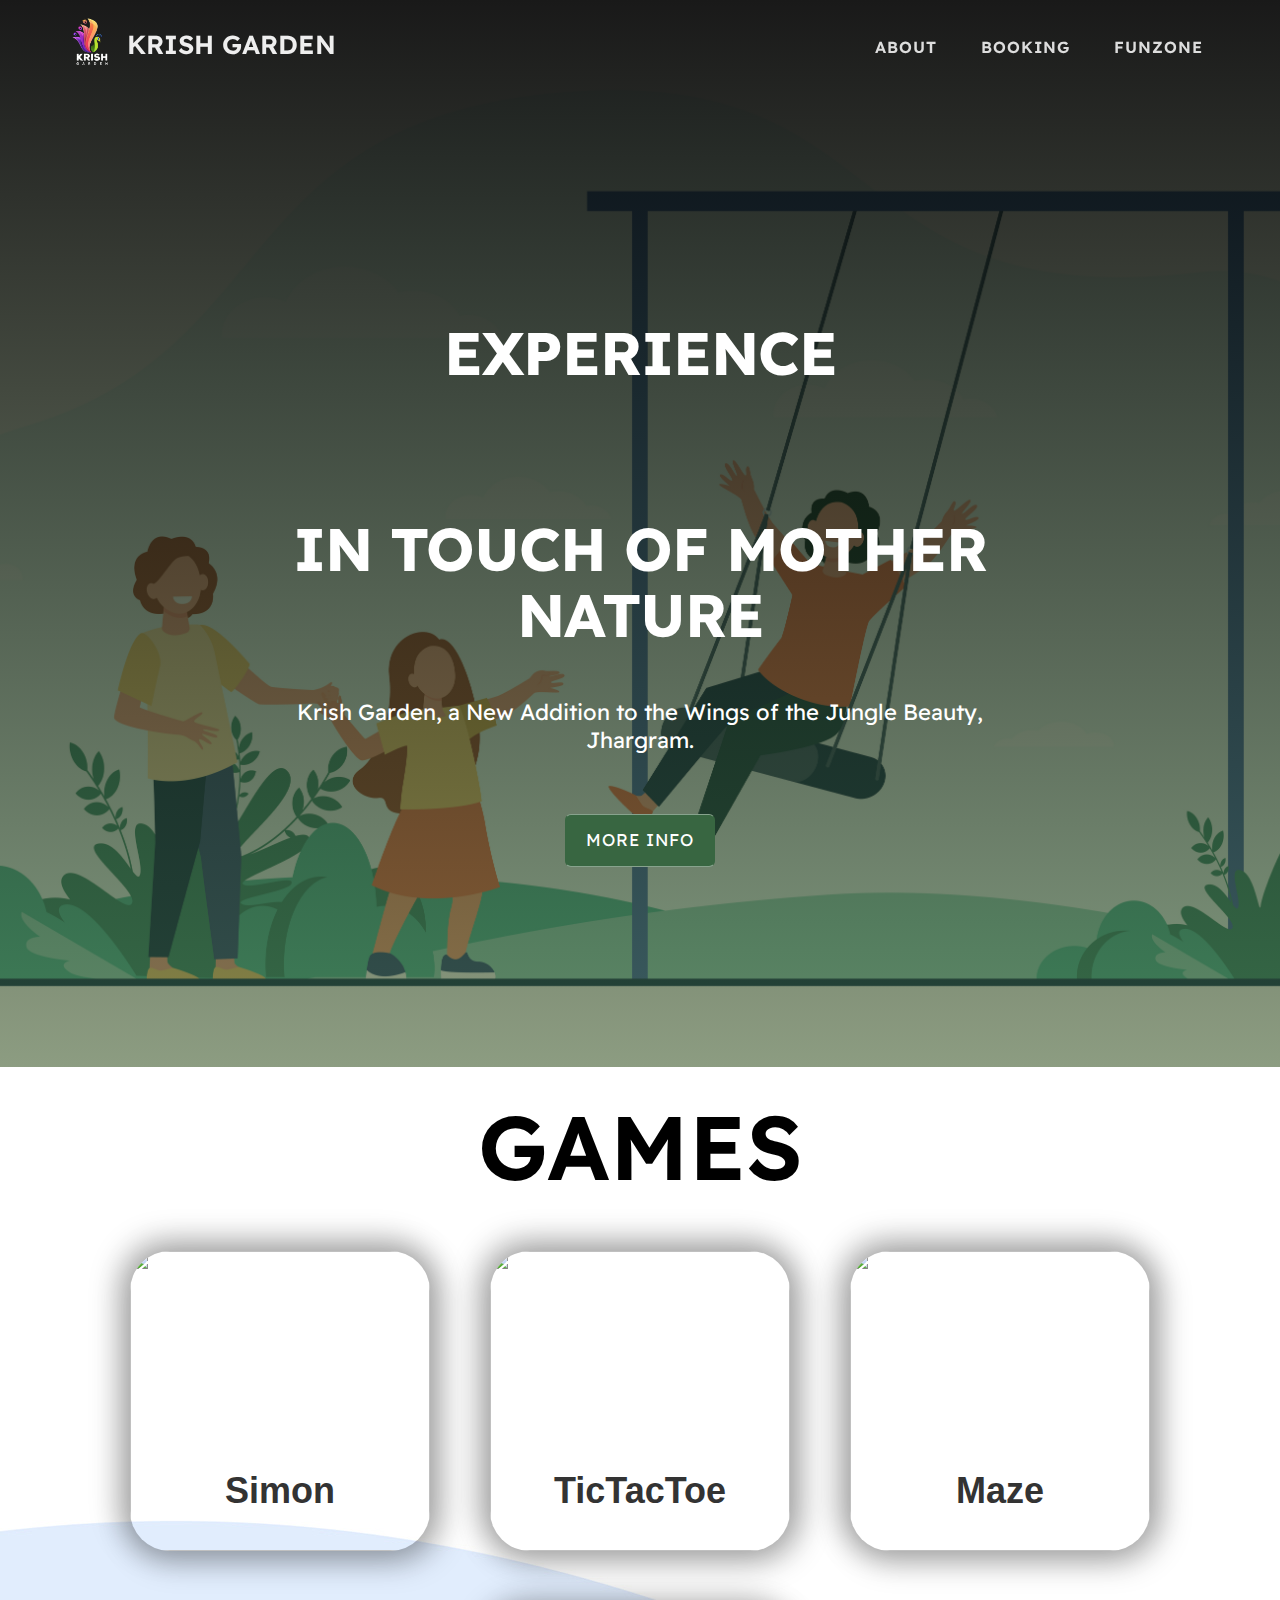
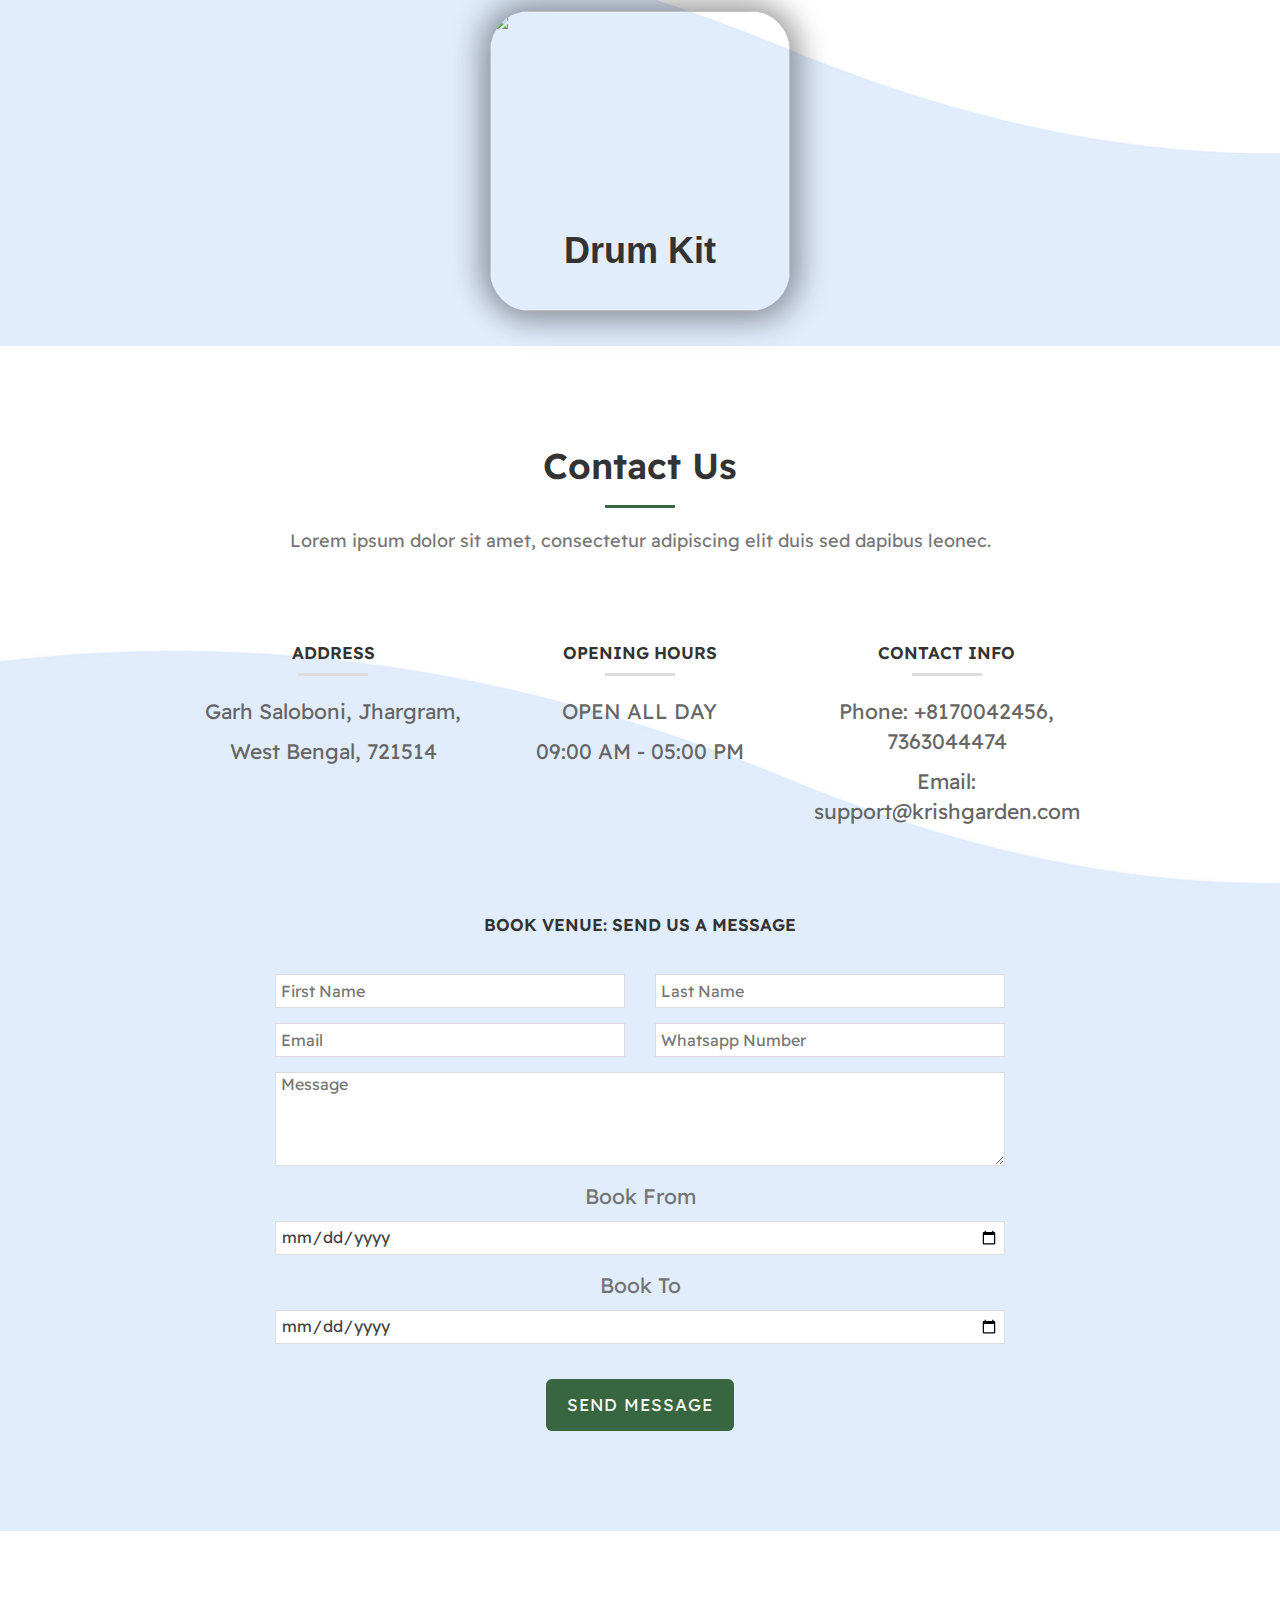
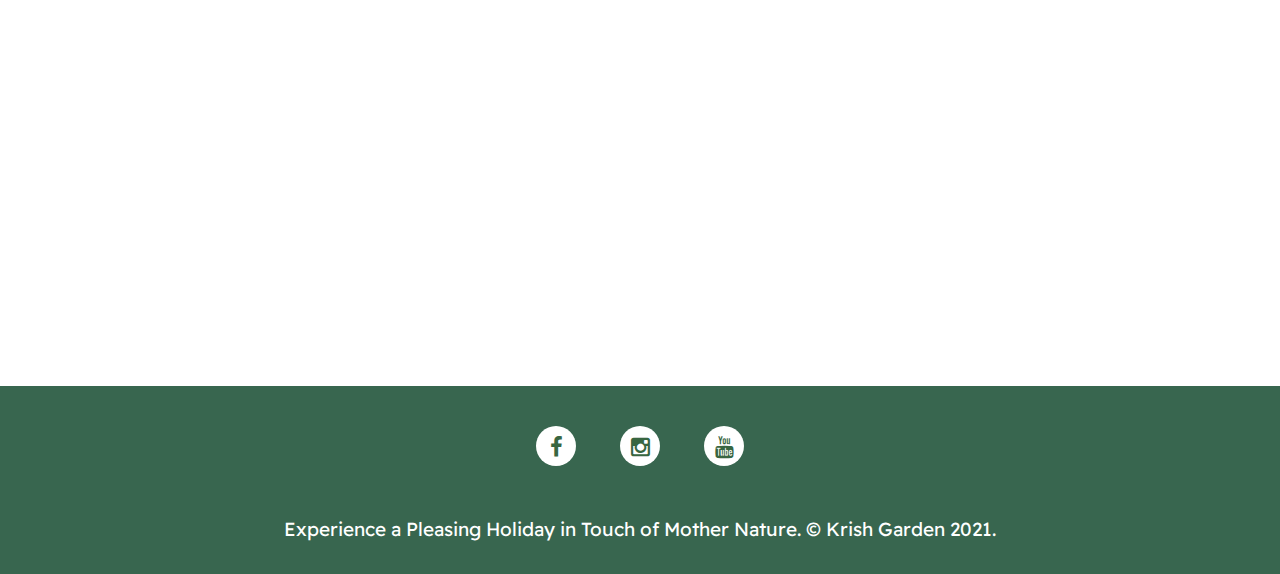
==== funzone.html @ af8bb803 "Add files via upload" ====
<!DOCTYPE html>
<html lang="en">

<head>
    <meta charset="utf-8">
    <meta name="viewport" content="width=device-width, initial-scale=1">
    <title>Krish Garden</title>
    <meta name="description" content="">
    <meta name="author" content="">

    <!-- Favicons
    ================================================== -->
    <link rel="shortcut icon" href="img/favicon.ico" type="image/x-icon">
    <link rel="apple-touch-icon" href="img/apple-touch-icon.png">
    <link rel="apple-touch-icon" sizes="72x72" href="img/apple-touch-icon-72x72.png">
    <link rel="apple-touch-icon" sizes="114x114" href="img/apple-touch-icon-114x114.png">

    <!-- Bootstrap -->
    <link rel="stylesheet" type="text/css" href="css/bootstrap.css">
    <link rel="stylesheet" type="text/css" href="fonts/font-awesome/css/font-awesome.css">

    <!-- Slider
    ================================================== -->
    <link href="css/owl.carousel.css" rel="stylesheet" media="screen">
    <link href="css/owl.theme.css" rel="stylesheet" media="screen">

    <!-- Stylesheet
    ================================================== -->
    <link rel="stylesheet" type="text/css" href="css/style.css">
    <link rel="stylesheet" type="text/css" href="css/nivo-lightbox/nivo-lightbox.css">
    <link rel="stylesheet" type="text/css" href="css/nivo-lightbox/default.css">
    <link href="https://fonts.googleapis.com/css?family=Open+Sans:300,400,600,700" rel="stylesheet">


</head>

<body id="page-top" data-spy="scroll" data-target=".navbar-fixed-top">


    <!-- Navigation
    ==========================================-->


    <nav id="menu" class="navbar navbar-default navbar-fixed-top">
        <div class="container">
            <!-- Brand and toggle get grouped for better mobile display -->
            <div class="navbar-header">
                <a href="#" class="navbar-brand">
                    <img src="img/Logo.png" alt="" height="72" style="margin-top: -25px" ;>
                </a>
                <button type="button" class="navbar-toggle collapsed" data-toggle="collapse" data-target="#bs-example-navbar-collapse-1"> <span class="sr-only">Toggle navigation</span> <span
            class="icon-bar"></span> <span class="icon-bar"></span> <span class="icon-bar"></span> </button>
                <a class="navbar-brand page-scroll" href="index.html">KRISH GARDEN</a>
            </div>

            <!-- Collect the nav links, forms, and other content for toggling -->
            <div class="collapse navbar-collapse" id="bs-example-navbar-collapse-1">
                <ul class="nav navbar-nav navbar-right">
                    <li><a href="about.html">About</a></li>
                    <!--         <li><a href="#services" class="page-scroll">Upcoming Attractions</a></li> -->
                    <!--         <li><a href="all-images.html">Gallery</a></li>
 -->
                    <!--         <li><a href="#testimonials" class="page-scroll">Testimonials</a></li>
 -->
                    <li><a href="#contact" class="page-scroll">Booking</a></li>
                    <li><a href="funzone.html">Funzone</a></li>

                </ul>
            </div>
            <!-- /.navbar-collapse -->
        </div>
        <!-- /.container-fluid -->
    </nav>
    <!-- Header -->
    <header id="header">
        <div class="intro">
            <div class="overlay">
                <div class="container">
                    <div class="row">
                        <div class="col-md-8 col-md-offset-2 intro-text">
                            <h1>Experience
                                <div class="content-slider">
                                    <div class="slider">
                                        <div class="mask">
                                            <ul>
                                                <li class="anim1">
                                                    <div class="quote">Pleasing Holidays</div>
                                                </li>
                                                <li class="anim2">
                                                    <div class="quote">Prewedding Shoots</div>
                                                </li>
                                                <li class="anim3">
                                                    <div class="quote">Private Parties</div>
                                                </li>
                                                <li class="anim4">
                                                    <div class="quote">Postwedding Shoot</div>
                                                </li>
                                                <li class="anim5">
                                                    <div class="quote">Classic Dining</div>
                                                </li>
                                            </ul>
                                        </div>
                                    </div>
                                </div>
                                in Touch of Mother Nature
                            </h1>
                            <p>Krish Garden, a New Addition to the Wings of the Jungle Beauty, Jhargram.</p>
                            <a href="about.html" class="btn btn-custom btn-lg page-scroll">More Info</a>
                        </div>
                    </div>
                </div>
            </div>
        </div>
    </header>
    <!-- About Section -->

    <div class="heading-a">
        <h2 class="section-heading-a">Games</h2>
    </div>

    <div class="cards-list">

        <div class="card 1">
            <div class="card_image"> <img src="https://media.giphy.com/media/ToMjGpjm9vQhsB4cqVa/giphy.gif" /> </div>
            <div class="card_title title-white">
                <a href="./funzone/Simon-main/index.html">
                    <h2>Simon</h2>
                </a>
            </div>
        </div>

        <div class="card 2">
            <div class="card_image">
                <img src="https://media.giphy.com/media/ToMjGpjm9vQhsB4cqVa/giphy.gif" />
            </div>
            <div class="card_title title-white">
                <a href="./funzone/tictactoe-main/index.html">
                    <h2>TicTacToe</h2>
                </a>
            </div>
        </div>

        <div class="card 3">
            <div class="card_image">
                <img src="https://media.giphy.com/media/ToMjGpjm9vQhsB4cqVa/giphy.gif" />
            </div>
            <div class="card_title title-white">
                <a href="./funzone/maze-main/index.html">
                    <h2>Maze</h2>
                </a>
            </div>
        </div>

        <div class="card 4">
            <div class="card_image">
                <img src="https://media.giphy.com/media/ToMjGpjm9vQhsB4cqVa/giphy.gif" />
            </div>
            <div class="card_title title-white">
                <a href="./funzone/Drum_Kit-main/index.html">
                    <h2>Drum Kit</h2>
                </a>
            </div>
        </div>
    </div>

    <!-- Contact Section -->
    <div id="contact" class="text-center">
        <div class="container">
            <div class="section-title text-center">
                <h2>Contact Us</h2>
                <hr>
                <p>Lorem ipsum dolor sit amet, consectetur adipiscing elit duis sed dapibus leonec.</p>
            </div>
            <div class="col-md-10 col-md-offset-1 contact-info">
                <div class="col-md-4">
                    <h3>Address</h3>
                    <hr>
                    <div class="contact-item">
                        <p>Garh Saloboni, Jhargram,</p>
                        <p>West Bengal, 721514</p>
                    </div>
                </div>
                <div class="col-md-4">
                    <h3>Opening Hours</h3>
                    <hr>
                    <div class="contact-item">
                        <p>OPEN ALL DAY</p>
                        <p>09:00 AM - 05:00 PM</p>
                    </div>
                </div>
                <div class="col-md-4">
                    <h3>Contact Info</h3>
                    <hr>
                    <div class="contact-item">
                        <p>Phone: +8170042456, 7363044474</p>
                        <p>Email: support@krishgarden.com</p>
                    </div>
                </div>
            </div>
            <div class="col-md-8 col-md-offset-2">
                <h3>Book Venue: Send us a Message</h3>
                <form name="sentMessage" id="contactForm" novalidate>
                    <div class="row">
                        <div class="col-md-6">
                            <div class="form-group">
                                <input type="text" id="name" class="form-control" placeholder="First Name" required="required">
                                <p class="help-block text-danger"></p>
                            </div>
                        </div>
                        <div class="col-md-6">
                            <div class="form-group">
                                <input type="text" id="name" class="form-control" placeholder="Last Name" required="required">
                                <p class="help-block text-danger"></p>
                            </div>
                        </div>
                        <div class="col-md-6">
                            <div class="form-group">
                                <input type="Email" id="email" class="form-control" placeholder="Email" required="required">
                                <p class="help-block text-danger"></p>
                            </div>
                        </div>
                        <div class="col-md-6">
                            <div class="form-group">
                                <input type="Phone" id="phone" class="form-control" placeholder="Whatsapp Number" required="required">
                                <p class="help-block text-danger"></p>
                            </div>
                        </div>
                    </div>

                    <div class="form-group">
                        <textarea name="message" id="message" class="form-control" rows="4" placeholder="Message" required></textarea>
                        <p class="help-block text-danger"></p>
                    </div>
                    <div class="form-group">
                        <p class="help-block">Book From</p>
                        <input type="date" id="date" class="form-control" placeholder="Date" required="required">
                    </div>
                    <div class="form-group">
                        <p class="help-block">Book To</p>
                        <input type="date" name="date" id="date" class="form-control" placeholder="Date" required></textarea>
                    </div>
                    <div id="success"></div>
                    <button type="submit" class="btn btn-custom btn-lg">Send Message</button>
                </form>
            </div>
        </div>
    </div>
    <iframe src="https://www.google.com/maps/embed?pb=!1m18!1m12!1m3!1d118045.36388241705!2d87.02537645530462!3d22.394462783722037!2m3!1f0!2f0!3f0!3m2!1i1024!2i768!4f13.1!3m3!1m2!1s0x3a1d709225c0597b%3A0x7ce6f3e52c7d626a!2sKrish%20Garden!5e0!3m2!1sen!2sin!4v1639393652742!5m2!1sen!2sin"
        width="100%" height="450" style="border:0;" allowfullscreen="" loading="lazy"></iframe>
    <!-- Footer Section -->
    <div id="footer">

        <div class="container text-center">
            <div class="col-md-8 col-md-offset-2">
                <div class="social">
                    <ul>
                        <li><a href="#"><i class="fa fa-facebook"></i></a></li>
                        <li><a href="#"><i class="fa fa-instagram"></i></a></li>
                        <li><a href="#"><i class="fa fa-youtube"></i></a></li>
                    </ul>
                </div>
                <p>Experience a Pleasing Holiday in Touch of Mother Nature. <a href="#" rel="nofollow">&copy; Krish Garden
            2021.</a></p>
            </div>
        </div>
    </div>
    <script type="text/javascript" src="js/jquery.1.11.1.js"></script>
    <script type="text/javascript" src="js/bootstrap.js"></script>
    <script type="text/javascript" src="js/SmoothScroll.js"></script>
    <script type="text/javascript" src="js/nivo-lightbox.js"></script>
    <script type="text/javascript" src="js/jquery.isotope.js"></script>
    <script type="text/javascript" src="js/owl.carousel.js"></script>
    <script type="text/javascript" src="js/jqBootstrapValidation.js"></script>
    <script type="text/javascript" src="js/contact_me.js"></script>
    <script type="text/javascript" src="js/main.js"></script>
</body>

</html>
---- css/style.css ----
@import url('https://fonts.googleapis.com/css2?family=Readex+Pro:wght@200;300;400;500;600;700&display=swap');
body,
html {
    font-family: 'Readex Pro', sans-serif;
    /* font-family: 'Open Sans', sans-serif; */
    text-rendering: optimizeLegibility !important;
    -webkit-font-smoothing: antialiased !important;
    color: #666;
    font-weight: 400;
    width: 100% !important;
    height: 100% !important;
}

h2 {
    margin: 0 0 20px 0;
    font-weight: 600;
    font-size: 36px;
    color: #333;
}

h3,
h4 {
    font-size: 20px;
    font-weight: 400;
    color: #333;
}

h5 {
    text-transform: uppercase;
    font-weight: 700;
    line-height: 20px;
}

p {
    font-size: 21px;
    text-align: center;
}

p.intro {
    margin: 12px 0 0;
    line-height: 24px;
}

a {
    color: #386641;
    font-weight: 400;
}

a:hover,
a:focus {
    text-decoration: none;
    color: #222;
}

ul,
ol {
    list-style: none;
}

.clearfix:after {
    visibility: hidden;
    display: block;
    font-size: 0;
    content: " ";
    clear: both;
    height: 0;
}

.clearfix {
    display: inline-block;
}

* html .clearfix {
    height: 1%;
}

.clearfix {
    display: block;
}

ul,
ol {
    padding: 0;
    webkit-padding: 0;
    moz-padding: 0;
}

hr {
    height: 3px;
    width: 70px;
    text-align: center;
    position: relative;
    background: #386641;
    margin: 0 auto;
    margin-bottom: 20px;
    border: 0;
}


/* Navigation */

#menu {
    padding: 20px;
    transition: all 0.8s;
}

#menu.navbar-default {
    background-color: transparent;
    border-color: rgba(231, 231, 231, 0);
}

#menu a.navbar-brand {
    font-size: 26px;
    font-weight: 600;
    color: #eee;
    padding-left: 0px;
}

#menu.navbar-default .navbar-nav>li>a {
    text-transform: uppercase;
    color: #ddd;
    font-size: 16px;
    font-weight: 600;
    letter-spacing: 1px;
    padding: 8px 2px;
    border-radius: 0;
    margin: 9px 20px 0 20px;
}

#menu.navbar-default .navbar-nav>li>a:hover {
    color: #91ffa7;
}

.on {
    background-color: #38664f !important;
    padding: 0 !important;
    padding: 15px 0 !important;
    opacity: 0.96;
}

.navbar-default .navbar-nav>.active>a,
.navbar-default .navbar-nav>.active>a:hover,
.navbar-default .navbar-nav>.active>a:focus {
    color: #91ffa7 !important;
    background-color: transparent;
}

.navbar-toggle {
    border-radius: 0;
}

.navbar-default .navbar-toggle:hover,
.navbar-default .navbar-toggle:focus {
    background-color: #fff;
    border-color: #fff;
}

.navbar-default .navbar-toggle:hover>.icon-bar {
    background-color: #91ffa7;
}

.section-title {
    margin-bottom: 70px;
}

.section-title p {
    font-size: 18px;
    color: #666;
    text-align: center;
}

.btn-custom {
    text-transform: uppercase;
    color: #fff;
    background-color: #386641;
    padding: 14px 20px;
    letter-spacing: 1px;
    margin: 0;
    font-size: 17px;
    font-weight: 400;
    border-radius: 6px;
    margin-top: 20px;
    transition: all 0.3s;
}

.btn-custom:hover,
.btn-custom:focus,
.btn-custom.focus,
.btn-custom:active,
.btn-custom.active {
    color: #fff;
    /* background-color: #91ffa7; */
}

.btn:active,
.btn.active {
    background-image: none;
    outline: 0;
    -webkit-box-shadow: none;
    box-shadow: none;
}

a:focus,
.btn:focus,
.btn:active:focus,
.btn.active:focus,
.btn.focus,
.btn:active.focus,
.btn.active.focus {
    outline: none;
    outline-offset: none;
}


/* Header Section */

.intro {
    display: table;
    width: 100%;
    padding: 0;
    background: url(../img/08.jpg) top center no-repeat;
    background-color: #e5e5e5;
    -webkit-background-size: cover;
    -moz-background-size: cover;
    background-size: cover;
    -o-background-size: cover;
}

.intro .overlay {
    /* Permalink - use to edit and share this gradient: http://colorzilla.com/gradient-editor/#000000+0,70ad47+100&0.6+0,0.4+100 */
    background: -moz-linear-gradient(top, rgba(0, 0, 0, 0.6) 0%, rgba(112, 173, 71, 0.4) 100%);
    /* FF3.6-15 */
    background: -webkit-linear-gradient(top, rgba(0, 0, 0, 0.6) 0%, rgba(112, 173, 71, 0.4) 100%);
    /* Chrome10-25,Safari5.1-6 */
    background: linear-gradient(to bottom, rgba(0, 0, 0, 0.9) 0%, rgba(112, 173, 71, 0.4) 150%);
    /* W3C, IE10+, FF16+, Chrome26+, Opera12+, Safari7+ */
    filter: progid: DXImageTransform.Microsoft.gradient(startColorstr='#99000000', endColorstr='#6670ad47', GradientType=0);
    /* IE6-9 */
}

.intro .fa {
    font-size: 94px;
    margin-bottom: 40px;
    color: #fff;
}

.intro h1 {
    color: #fff;
    font-size: 60px;
    font-weight: 800;
    letter-spacing: -1px;
    margin-top: 0;
    margin-bottom: 50px;
    text-transform: uppercase;
}

.intro p {
    color: #fff;
    font-size: 22px;
    margin-top: 20px;
    line-height: 28px;
    margin-bottom: 40px;
    text-align: center;
}

.intro .btn-custom {
    border-top: 1px solid rgba(255, 255, 255, 0.4);
    border-bottom: 1px solid rgba(255, 255, 255, 0.4);
}

header .intro-text {
    padding-top: 320px;
    padding-bottom: 200px;
    text-align: center;
}


/* About Section */

#about {
    padding: 120px 0 80px 0;
    background: #f6f6f6;
}

#about h3 {
    font-size: 22px;
    font-weight: 600;
    margin: 20px 0 0 0;
    text-align: center;
}

#about .about-text span {
    color: #386641;
    font-weight: 700;
    letter-spacing: -1px;
}

#about hr {
    margin-left: 0;
    margin-bottom: 40px;
}

#about .btn {
    margin-top: 40px;
}

#about .about-media img {
    position: relative;
    display: block;
    width: 75%;
    height: auto;
    border-radius: 50%;
    margin-left: auto;
    margin-right: auto;
}

#about .about-text,
#about .about-desc {
    margin-bottom: 40px;
}

#about p {
    line-height: 24px;
    margin-top: 20px;
    margin-right: 12px;
    margin-left: 3px;
}


/* Services Section */

#services {
    padding: 120px 0;
    background: url("../img/01.png");
}

#services .service-media {
    margin: 10px;
}

#services .service-media img {
    position: relative;
    width: 225px;
    height: 225px;
    border-radius: 50%;
    border: 10px solid rgba(255, 255, 255, 0.1);
}

#services .service-desc {
    margin: 10px 10px 40px;
    text-align: center;
}

#services h2 {
    color: #fff;
}

#services h3 {
    color: #fff;
    font-size: 24px;
    font-weight: 400;
    padding: 5px 0;
}

#services p {
    color: rgba(255, 255, 255, 0.9);
}

#services hr {
    background: rgba(255, 255, 255, 0.6);
}


/* Portfolio Section */

#portfolio {
    padding: 100px 0;
    background: aliceblue;
}

.categories {
    text-align: center;
}

ul.cat li {
    display: inline-block;
}

ol.type li {
    display: inline-block;
    margin: 0 10px 40px 10px;
}

ol.type li a {
    color: #555;
    font-size: 16px;
    font-weight: 400;
    padding: 8px 16px;
    background: #e6e6e6;
    border: 0;
    border-radius: 4px;
    letter-spacing: 1px;
    text-transform: uppercase;
    transition: all 0.3s;
}

ol.type li a.active {
    background: #386641;
    color: #fff;
}

ol.type li a:hover {
    background: #386641;
    color: #fff;
}

.isotope-item {
    z-index: 2
}

.isotope-hidden.isotope-item {
    z-index: 1
}

.isotope,
.isotope .isotope-item {
    /* change duration value to whatever you like */
    -webkit-transition-duration: 0.8s;
    -moz-transition-duration: 0.8s;
    transition-duration: 0.8s;
}

.isotope-item {
    margin-right: -1px;
    -webkit-backface-visibility: hidden;
    backface-visibility: hidden;
}

.isotope {
    -webkit-backface-visibility: hidden;
    backface-visibility: hidden;
    -webkit-transition-property: height, width;
    -moz-transition-property: height, width;
    transition-property: height, width;
}

.isotope .isotope-item {
    -webkit-backface-visibility: hidden;
    backface-visibility: hidden;
    -webkit-transition-property: -webkit-transform, opacity;
    -moz-transition-property: -moz-transform, opacity;
    transition-property: transform, opacity;
}

.portfolio-item {
    margin: 15px 0;
}

.portfolio-item .hover-bg {
    overflow: hidden;
    position: relative;
    margin: 0 auto;
}

.hover-bg .hover-text {
    position: absolute;
    text-align: center;
    margin: 0 auto;
    color: #fff;
    background: rgba(0, 0, 0, 0.6);
    padding: 30% 0 0 0;
    height: 100%;
    width: 100%;
    opacity: 0;
    transition: all 0.5s;
}

.hover-bg .hover-text>h4 {
    opacity: 0;
    color: #fff;
    -webkit-transform: translateY(100%);
    transform: translateY(100%);
    transition: all 0.3s;
    font-size: 18px;
    letter-spacing: 1px;
    font-weight: 300;
    text-transform: uppercase;
}

.hover-bg:hover .hover-text>h4 {
    opacity: 1;
    -webkit-backface-visibility: hidden;
    -webkit-transform: translateY(0);
    transform: translateY(0);
}

.hover-bg:hover .hover-text {
    opacity: 1;
}


/* Testimonials Section */

#testimonials {
    background: #444 url(../x/testimonials-bg.jpg) center center no-repeat fixed;
    background-size: cover;
}

#testimonials .overlay {
    padding: 120px 0;
    background: url("../img/01.png");
}

#testimonials h2 {
    color: #fff;
}

#testimonials hr {
    background: rgba(255, 255, 255, 0.6);
}

#testimonial p {
    color: #fff;
    font-size: 22px;
    font-weight: 600;
    line-height: 32px;
    text-align: center;
}

.owl-theme .owl-controls .owl-page span {
    display: block;
    width: 12px;
    height: 12px;
    margin: 5px 7px;
    filter: Alpha(Opacity=1);
    opacity: 1;
    border-radius: 50%;
    background: rgba(255, 255, 255, 0.4);
    transition: all 0.5s;
    border: 1px solid rgba(255, 255, 255, 0.3);
}

.owl-theme .owl-controls .owl-page.active span,
.owl-theme .owl-controls.clickable .owl-page:hover span {
    filter: Alpha(Opacity=100);
    opacity: 1;
    background: #fff;
    border: 1px solid #fff;
}

.owl-theme .owl-controls .owl-page.active span {
    background: #fff;
    border: 1px solid #fff;
}


/* Contact Section */

#contact p {
    text-align: center;
}

#contact {
    padding: 100px 0;
    background: url("../img/02.jpg")top border-box no-repeat;
}

#contact .section-title p {
    color: #777;
}

#contact form {
    padding: 0;
    margin-top: 40px;
}

#contact h3 {
    text-transform: uppercase;
    font-size: 17px;
    font-weight: 600;
}

#contact .text-danger {
    color: #cc0033;
    text-align: left;
}

label {
    font-size: 12px;
    font-weight: 400;
    font-family: 'Open Sans', sans-serif;
    float: left;
}

#contact .form-control {
    display: block;
    width: 100%;
    padding: 0px 5px;
    font-size: 16px;
    line-height: 1.42857143;
    color: #444;
    background-color: #fff;
    background-image: none;
    border: 1px solid #ddd;
    border-radius: 0;
    -webkit-box-shadow: none;
    box-shadow: none;
    -webkit-transition: none;
    -o-transition: none;
    transition: none;
}

#contact .form-control:focus {
    outline: 0;
    -webkit-box-shadow: 0 0 15px #ddd;
    box-shadow: 0 0 15px #ddd;
}

.form-control::-webkit-input-placeholder {
    color: #777;
}

.form-control:-moz-placeholder {
    color: #777;
}

.form-control::-moz-placeholder {
    color: #777;
}

.form-control:-ms-input-placeholder {
    color: #777;
}

#contact .contact-info {
    margin-bottom: 30px;
}

#contact .contact-info hr {
    background: #ddd;
}

#contact .contact-item {
    margin: 20px 0 40px 0;
}


/* Footer Section*/

#footer {
    background: #38664f;
    padding: 30px 0 20px;
}

#footer h3 {
    color: #1e7a46;
    font-weight: 400;
    font-size: 18px;
    text-transform: uppercase;
    margin-bottom: 20px;
}

#footer .social {
    margin: 10px 0 50px 0;
}

#footer .social ul li {
    display: inline-block;
    margin: 0 20px;
}

#footer .social i.fa {
    font-size: 22px;
    width: 40px;
    height: 40px;
    padding: 10px;
    background: #fff;
    color: #386641;
    border-radius: 50%;
    transition: all 0.3s;
}

#footer .social i.fa:hover {
    background: #386641;
    color: #fff;
}

#footer p {
    color: #fff;
    font-size: 19px;
}

#footer a {
    color: #fff;
}

#footer a:hover {
    color: aliceblue;
}


/*Slider Content*/

.content-slider {
    width: 100%;
    height: 40px;
    margin-bottom: inherit;
}

.slider {
    height: auto;
    width: 100%;
    margin: 40px auto 0;
    overflow: visible;
    position: relative;
}

.mask {
    overflow: hidden;
    height: 70px;
}

.slider ul {
    margin: 0;
    padding: 0;
    position: relative;
}

.slider li {
    width: 100%;
    height: 40px;
    position: absolute;
    top: -325px;
    list-style: none;
    color: #8AFF8A;
}

.slider .quote {
    font-size: 60px;
    font-style: inherit;
}

.slider .source {
    font-size: 20px;
    text-align: right;
}

.slider li.anim1 {
    animation: cycle 15s linear infinite;
    color: red;
}

.slider li.anim2 {
    animation: cycle2 15s linear infinite;
    color: dodgerblue;
}

.slider li.anim3 {
    animation: cycle3 15s linear infinite;
    color: darkgoldenrod;
}

.slider li.anim4 {
    animation: cycle4 15s linear infinite;
    color: brown;
}

.slider li.anim5 {
    animation: cycle5 15s linear infinite;
    color: darkturquoise;
}

.slider:hover li {
    animation-play-state: paused;
}

@keyframes cycle {
    0% {
        top: 0px;
    }
    4% {
        top: 0px;
    }
    16% {
        top: 0px;
        opacity: 1;
        z-index: 0;
    }
    20% {
        top: 325px;
        opacity: 0;
        z-index: 0;
    }
    21% {
        top: -325px;
        opacity: 0;
        z-index: -1;
    }
    50% {
        top: -325px;
        opacity: 0;
        z-index: -1;
    }
    92% {
        top: -325px;
        opacity: 0;
        z-index: 0;
    }
    96% {
        top: -325px;
        opacity: 0;
    }
    100% {
        top: 0px;
        opacity: 1;
    }
}

@keyframes cycle2 {
    0% {
        top: -325px;
        opacity: 0;
    }
    16% {
        top: -325px;
        opacity: 0;
    }
    20% {
        top: 0px;
        opacity: 1;
    }
    24% {
        top: 0px;
        opacity: 1;
    }
    36% {
        top: 0px;
        opacity: 1;
        z-index: 0;
    }
    40% {
        top: 325px;
        opacity: 0;
        z-index: 0;
    }
    41% {
        top: -325px;
        opacity: 0;
        z-index: -1;
    }
    100% {
        top: -325px;
        opacity: 0;
        z-index: -1;
    }
}

@keyframes cycle3 {
    0% {
        top: -325px;
        opacity: 0;
    }
    36% {
        top: -325px;
        opacity: 0;
    }
    40% {
        top: 0px;
        opacity: 1;
    }
    44% {
        top: 0px;
        opacity: 1;
    }
    56% {
        top: 0px;
        opacity: 1;
        z-index: 0;
    }
    60% {
        top: 325px;
        opacity: 0;
        z-index: 0;
    }
    61% {
        top: -325px;
        opacity: 0;
        z-index: -1;
    }
    100% {
        top: -325px;
        opacity: 0;
        z-index: -1;
    }
}

@keyframes cycle4 {
    0% {
        top: -325px;
        opacity: 0;
    }
    56% {
        top: -325px;
        opacity: 0;
    }
    60% {
        top: 0px;
        opacity: 1;
    }
    64% {
        top: 0px;
        opacity: 1;
    }
    76% {
        top: 0px;
        opacity: 1;
        z-index: 0;
    }
    80% {
        top: 325px;
        opacity: 0;
        z-index: 0;
    }
    81% {
        top: -325px;
        opacity: 0;
        z-index: -1;
    }
    100% {
        top: -325px;
        opacity: 0;
        z-index: -1;
    }
}

@keyframes cycle5 {
    0% {
        top: -325px;
        opacity: 0;
    }
    76% {
        top: -325px;
        opacity: 0;
    }
    80% {
        top: 0px;
        opacity: 1;
    }
    84% {
        top: 0px;
        opacity: 1;
    }
    96% {
        top: 0px;
        opacity: 1;
        z-index: 0;
    }
    100% {
        top: 325px;
        opacity: 0;
        z-index: 0;
    }
}

@media (max-width: 700px) {
    .content-slider .slider .mask .quote {
        font-size: 32px;
    }
}

@media (max-width: 700px) {
    #header .intro .overlay .container h1 {
        font-size: 44px;
        margin-top: 10px;
    }
    header .intro-text {
        padding-top: 130px;
        padding-bottom: 40px;
    }
}

@media (max-width: 768px) {
    #menu.navbar-default {
        background-color: #386641;
    }
    .on {
        background-color: #386641;
    }
}


/*about us page*/

img {
    max-width: 100%;
}

.about-us {
    padding: 50px 0;
    background: azure;
}

.container-a {
    max-width: 1440px;
    width: 95%;
    margin: 0 auto;
}

.heading-a {
    text-align: center;
}

.section-heading-a {
    text-transform: uppercase;
    font-size: 90px;
    color: #000;
    padding-top: 30px;
}

.sub-heading-a {
    max-width: 76ch;
    margin: 25px auto 0;
    line-height: 1.8;
    font-size: 18px;
    color: #000;
}

.row-container-a {
    margin-top: 50px;
}

.row-a {
    display: flex;
}

.row-a:not(:last-child) {
    margin-bottom: 100px;
}

.row-a div:first-child {
    margin-right: 50px;
}

.row-a .img-col-a {
    flex: 1 1 40%;
}

.row-a .text-col-a {
    flex: 1 1 60%;
}

.text-col-a h3 {
    text-transform: uppercase;
    font-size: 120px;
    line-height: 1.0;
    color: #000;
    margin: 0.4em 0;
}

.text-col-a p {
    font-size: 20px;
    line-height: 1.8;
    color: #000;
}

.img-col-a.n-margin {
    margin-top: -20%;
}

@media (max-width: 1200px) {
    .text-col-a h3 {
        font-size: 100px;
    }
    .section-heading-a {
        font-size: 60px;
    }
    .row-a .img-col-a {
        flex: 1 1 48%;
    }
    .row-a .text-col-a {
        flex: 1 1 52%;
    }
}

@media (max-width: 992px) {
    .text-col-a h3 {
        font-size: 72px;
    }
    .text-col-a p {
        font-size: 18px;
    }
    .sub-heading-a {
        font-size: 16px;
    }
}

@media (max-width: 768px) {
    .row-a {
        flex-direction: column;
    }
    .row-a div:first-child {
        margin-right: 0;
    }
    .row-a .img-col-a,
    .row-a .text-col-a {
        flex: 1;
    }
    .row-a:last-child .text-col-a {
        order: 2;
    }
    .row-a:not(:last-child) {
        margin-bottom: 80px;
    }
    .img-col-a.n-margin {
        margin-top: 0;
    }
}

@media (max-width: 576px) {
    .text-col-a h3 {
        font-size: 56px;
    }
    .section-heading-a {
        font-size: 45px;
    }
}


/*Cards Sections*/

.cards-list {
    z-index: 0;
    width: 100%;
    display: flex;
    justify-content: center;
    flex-wrap: wrap;
    padding: 10px 250px;
    background: url("../img/02.jpg") no-repeat top;
}

.card {
    margin: 30px auto;
    width: 300px;
    height: 300px;
    border-radius: 40px;
    box-shadow: 5px 5px 30px 7px rgba(0, 0, 0, 0.25), -5px -5px 30px 7px rgba(0, 0, 0, 0.22);
    cursor: pointer;
    transition: 0.6s;
}

.card .card_image {
    width: inherit;
    height: inherit;
    border-radius: 40px;
}

.card .card_image img {
    width: inherit;
    height: inherit;
    border-radius: 40px;
    object-fit: cover;
}

.card .card_title {
    text-align: center;
    border-radius: 0px 0px 40px 40px;
    font-family: sans-serif;
    font-weight: bold;
    font-size: 30px;
    margin-top: -80px;
    height: 40px;
}

.card:hover {
    transform: scale(0.9, 0.9);
    box-shadow: 5px 5px 30px 15px rgba(0, 0, 0, 0.25), -5px -5px 30px 15px rgba(0, 0, 0, 0.22);
}

.title-white {
    color: white;
}

.title-black {
    color: black;
}

@media all and (max-width: 500px) {
    .card-list {
        /* On small screens, we are no longer using row direction but column */
        flex-direction: column;
    }
}

@media (max-width: 300px) {
    .cards-list {
        /* On small screens, we are no longer using row direction but column */
        flex-direction: column;
        padding: 5px;
    }
    .card {
        margin: 20px auto;
        width: 250px;
        height: 250px;
        border-radius: 40px;
        box-shadow: 5px 5px 30px 7px rgba(0, 0, 0, 0.25), -5px -5px 30px 7px rgba(0, 0, 0, 0.22);
        cursor: pointer;
        transition: 0.6s;
    }
}

@media (max-width: 500px) {
    .cards-list {
        /* On small screens, we are no longer using row direction but column */
        flex-direction: column;
        padding: 5px 1px;
    }
    #menu a.navbar-brand {
        font-size: 0px;
        font-weight: 600;
        color: #eee;
        padding-left: 0px;
    }
}

@media (max-width: 800px) {
    .cards-list {
        /* On small screens, we are no longer using row direction but column */
        flex-direction: row;
        padding: 5px 10px;
    }
}

@media (max-width: 1200px) {
    .cards-list {
        /* On small screens, we are no longer using row direction but column */
        flex-direction: row;
        padding: 5px 80px;
    }
}

@media (max-width: 1600px) {
    .cards-list {
        /* On small screens, we are no longer using row direction but column */
        flex-direction: row;
        padding: 5px 100px;
    }
}

\
---- css/nivo-lightbox/default.css ----
/*
 * Nivo Lightbox Default Theme v1.0
 * http://dev7studios.com/nivo-lightbox
 *
 * Copyright 2013, Dev7studios
 * Free to use and abuse under the MIT license.
 * http://www.opensource.org/licenses/mit-license.php
 */
 
 .nivo-lightbox-theme-default * {
    -webkit-box-sizing: initial !important;
    -moz-box-sizing: initial !important;
    box-sizing: initial !important;
 }
.nivo-lightbox-theme-default.nivo-lightbox-overlay { 
	background: #666;
	background: rgba(0,0,0,0.6); 
}
.nivo-lightbox-theme-default .nivo-lightbox-content.nivo-lightbox-loading { background: url(loading.gif) no-repeat 50% 50%; }

.nivo-lightbox-theme-default .nivo-lightbox-nav {
	top: 10%;
	width: 8%;
	height: 80%;
	text-indent: -9999px;
	background-repeat: no-repeat;
	background-position: 50% 50%;
	opacity: 0.5;
}
.nivo-lightbox-theme-default .nivo-lightbox-nav:hover { 
	opacity: 1; 
	background-color: transparent;
}
.nivo-lightbox-theme-default .nivo-lightbox-prev { 
	background-image: url(prev.png); 
	border-radius: 0 3px 3px 0;
}
.nivo-lightbox-theme-default .nivo-lightbox-next { 
	background-image: url(next.png); 
	border-radius: 3px 0 0 3px;
}

.nivo-lightbox-theme-default .nivo-lightbox-close {
	display: block;
	background: url(close.png) no-repeat 5px 5px;
	width: 16px;
	height: 16px;
	text-indent: -9999px;
	padding: 5px;
	opacity: 0.5;
}
.nivo-lightbox-theme-default .nivo-lightbox-close:hover { opacity: 1; }

.nivo-lightbox-theme-default .nivo-lightbox-title-wrap { bottom: -7%; }
.nivo-lightbox-theme-default .nivo-lightbox-title {
	font: 14px/20px 'Helvetica Neue', Helvetica, Arial, sans-serif;
	font-style: normal;
	font-weight: normal;
	background: #000;
	color: #fff;
	padding: 7px 15px;
	border-radius: 30px;
}

.nivo-lightbox-theme-default .nivo-lightbox-image img {
	background: #fff;
	-webkit-box-shadow: 0px 1px 1px rgba(0,0,0,0.4);
	   -moz-box-shadow: 0px 1px 1px rgba(0,0,0,0.4);
	        box-shadow: 0px 1px 1px rgba(0,0,0,0.4);
}
.nivo-lightbox-theme-default .nivo-lightbox-ajax,
.nivo-lightbox-theme-default .nivo-lightbox-inline {
	background: #fff;
	padding: 40px;
	-webkit-box-shadow: 0px 1px 1px rgba(0,0,0,0.4);
	   -moz-box-shadow: 0px 1px 1px rgba(0,0,0,0.4);
	        box-shadow: 0px 1px 1px rgba(0,0,0,0.4);
}

@media (-webkit-min-device-pixel-ratio: 1.3),
       (-o-min-device-pixel-ratio: 2.6/2),
       (min--moz-device-pixel-ratio: 1.3),
       (min-device-pixel-ratio: 1.3),
       (min-resolution: 1.3dppx) {

	.nivo-lightbox-theme-default .nivo-lightbox-content.nivo-lightbox-loading { 
		background-image: url(loading@2x.gif); 
		background-size: 32px 32px;
	}
	.nivo-lightbox-theme-default .nivo-lightbox-prev { 
		background-image: url(prev@2x.png); 
		background-size: 48px 48px;
	}
	.nivo-lightbox-theme-default .nivo-lightbox-next { 
		background-image: url(next@2x.png); 
		background-size: 48px 48px;
	}
	.nivo-lightbox-theme-default .nivo-lightbox-close { 
		background-image: url(close@2x.png); 
		background-size: 16px 16px;
	}
	
}
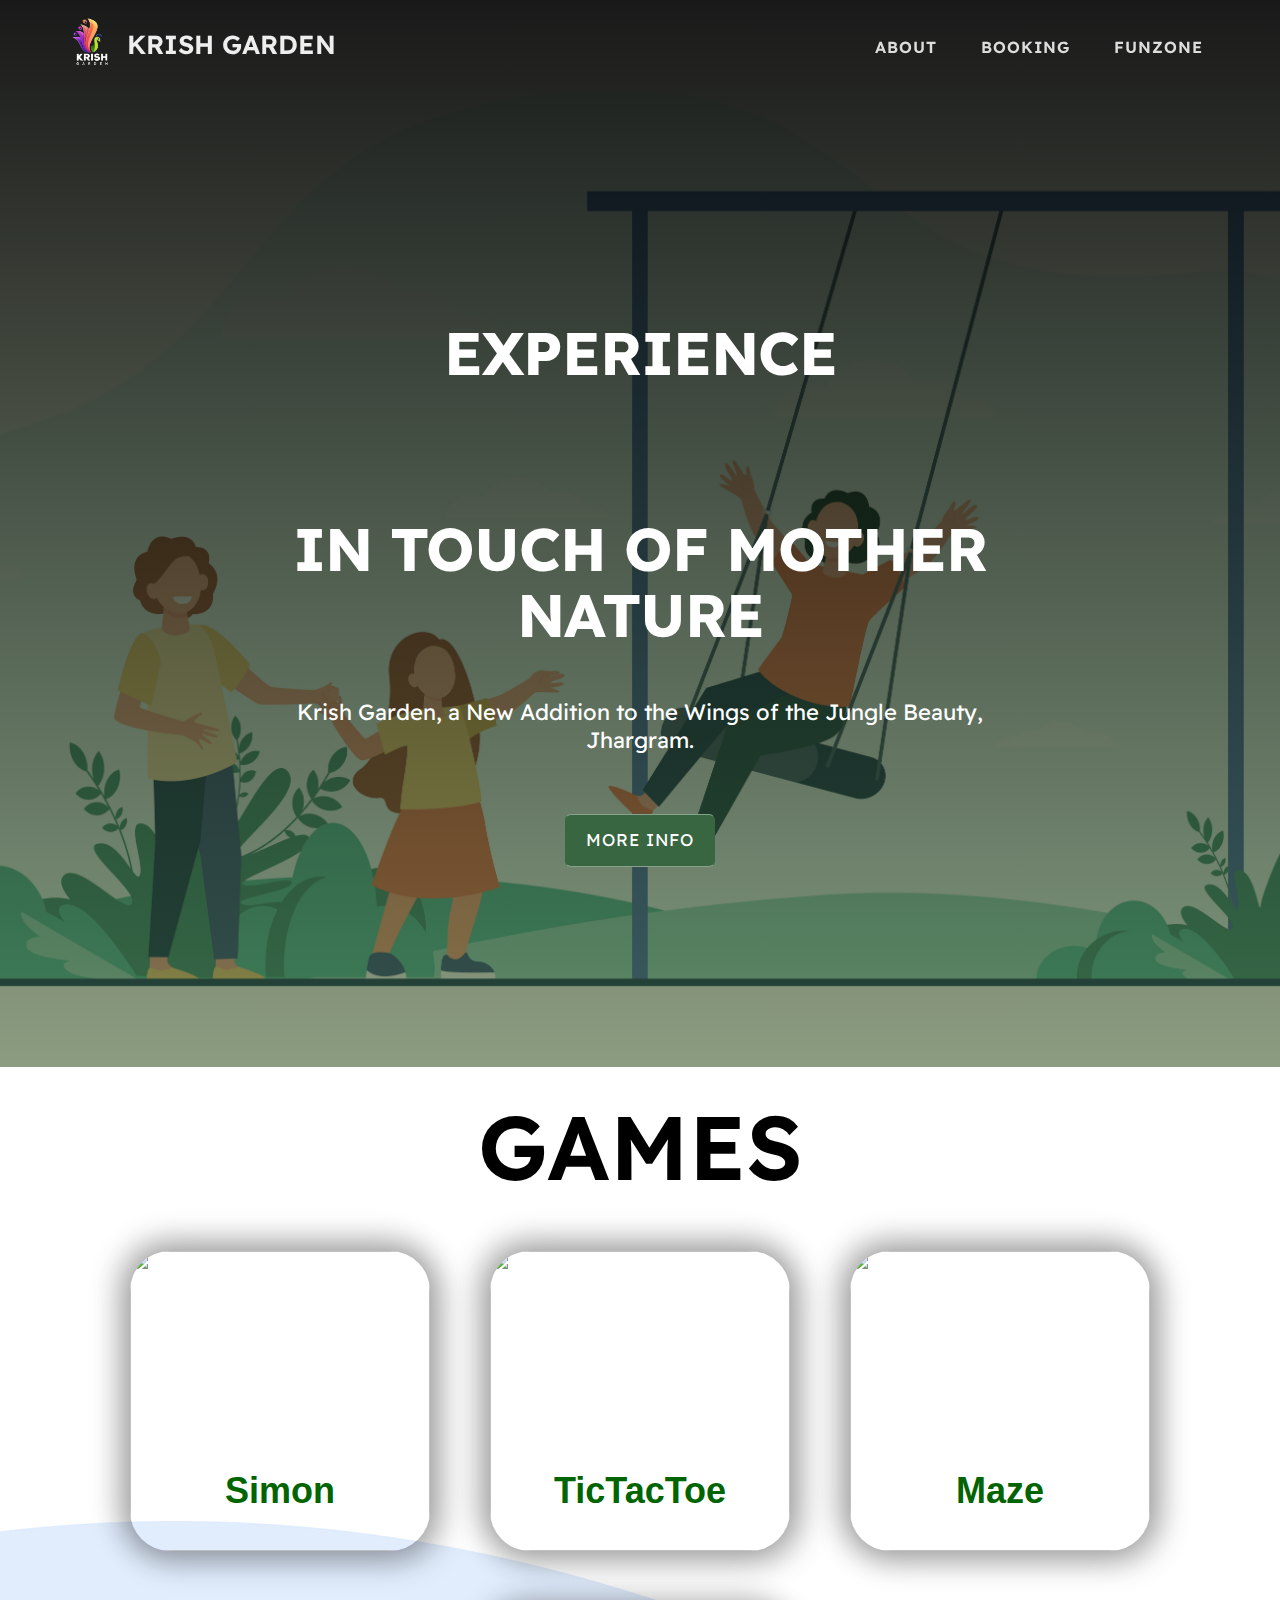
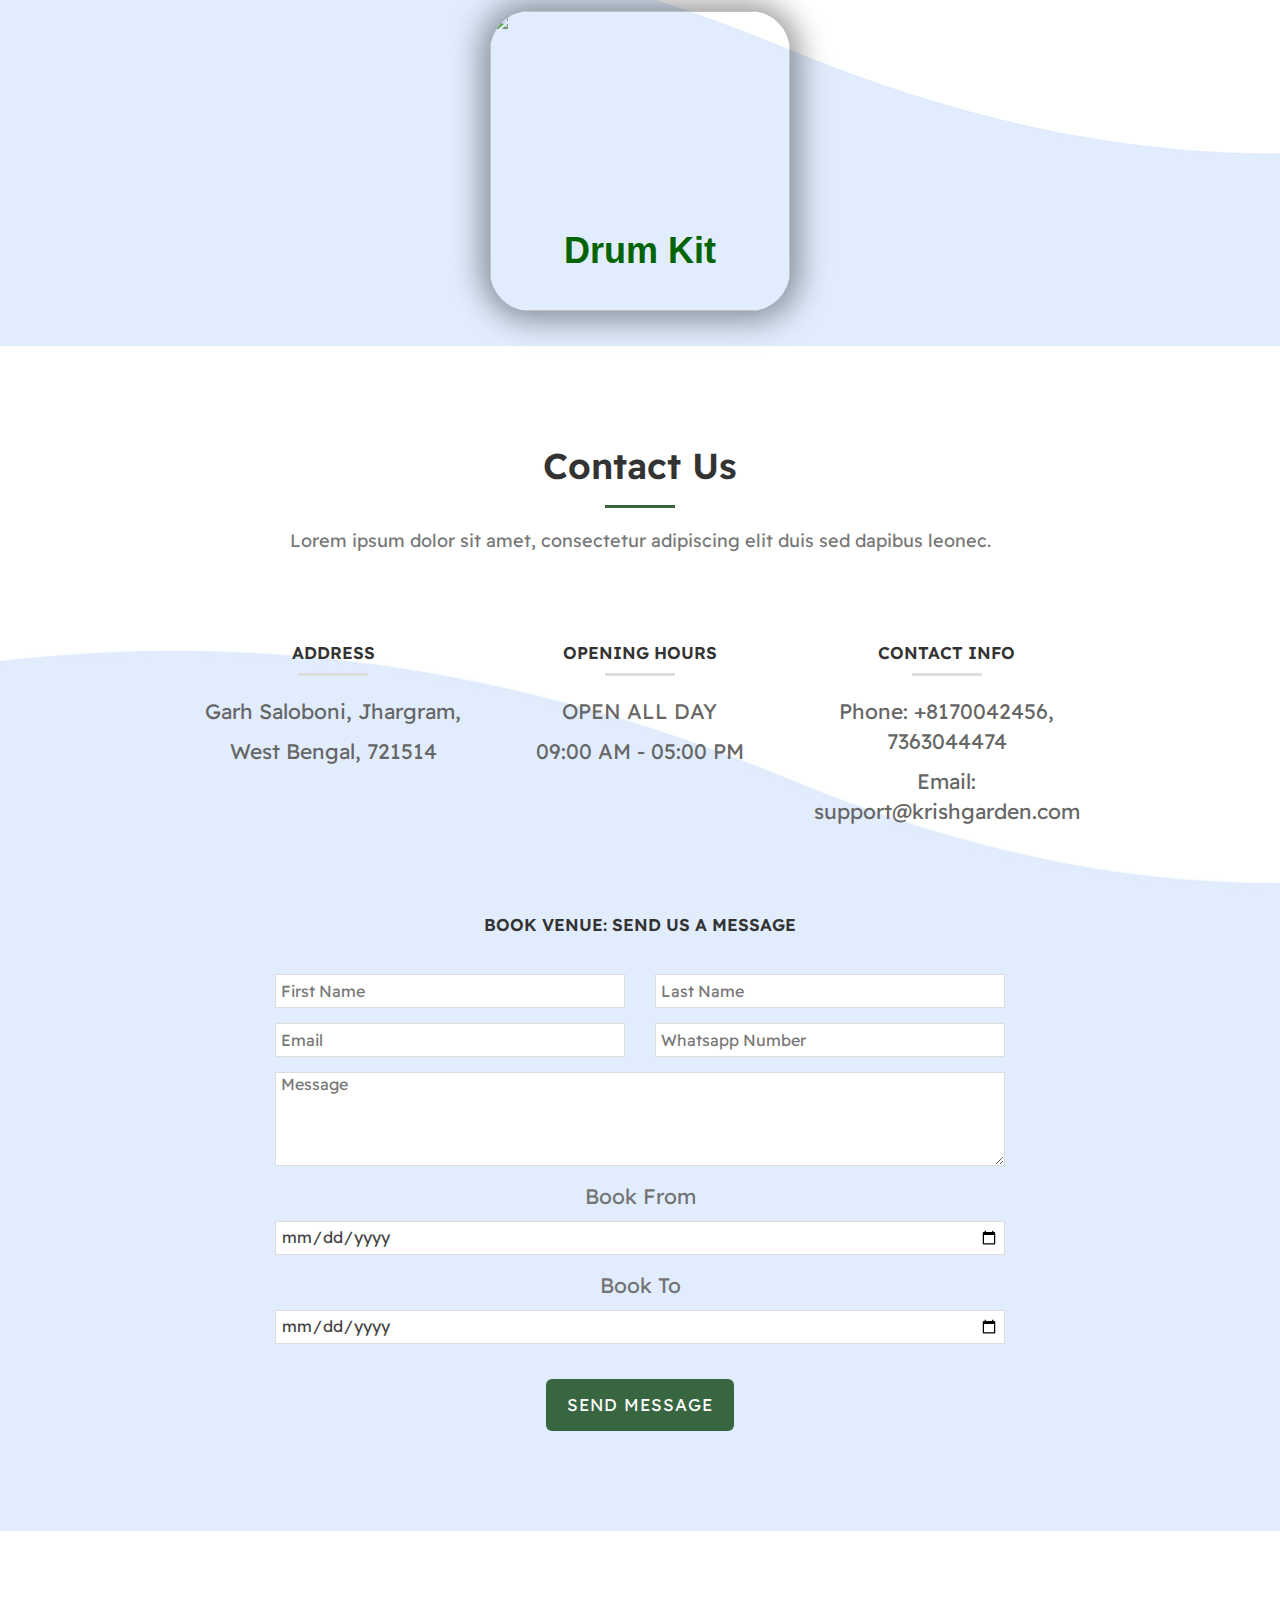
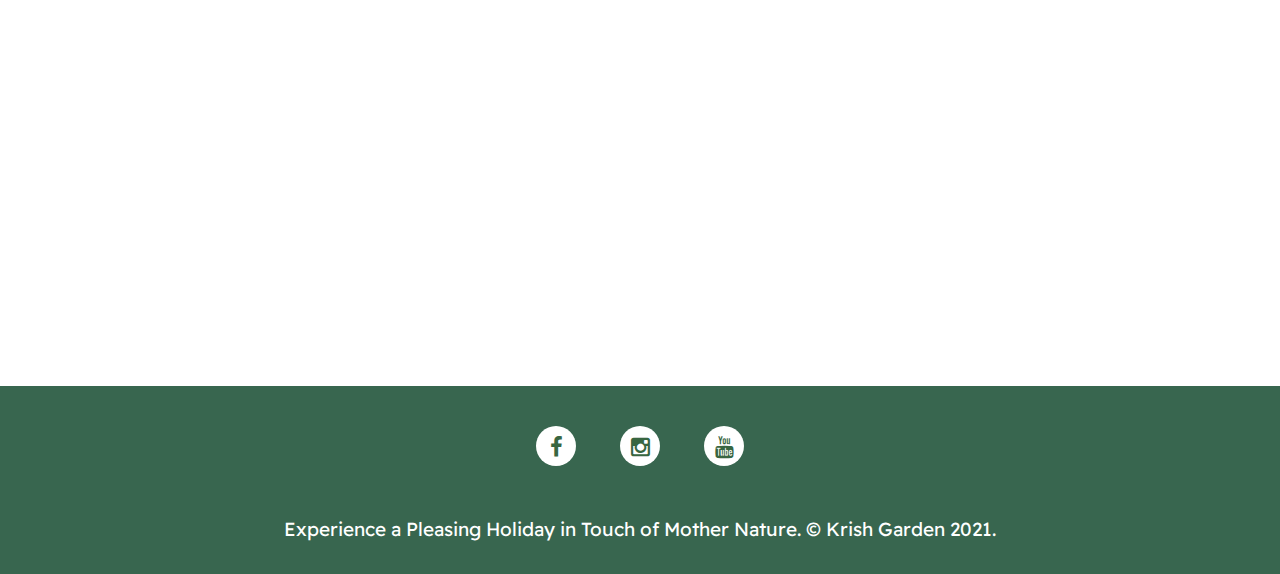
==== commit aff14df0: "Add files via upload" ====
--- a/funzone.html
+++ b/funzone.html
@@ -124,7 +124,7 @@
             <div class="card_image"> <img src="https://media.giphy.com/media/ToMjGpjm9vQhsB4cqVa/giphy.gif" /> </div>
             <div class="card_title title-white">
                 <a href="./funzone/Simon-main/index.html">
-                    <h2>Simon</h2>
+                    <h2 style="color: darkgreen; font-weight: bolder;">Simon</h2>
                 </a>
             </div>
         </div>
@@ -135,7 +135,7 @@
             </div>
             <div class="card_title title-white">
                 <a href="./funzone/tictactoe-main/index.html">
-                    <h2>TicTacToe</h2>
+                    <h2 style="color: darkgreen; font-weight: bolder;">TicTacToe</h2>
                 </a>
             </div>
         </div>
@@ -146,7 +146,7 @@
             </div>
             <div class="card_title title-white">
                 <a href="./funzone/maze-main/index.html">
-                    <h2>Maze</h2>
+                    <h2 style="color: darkgreen; font-weight: bolder;">Maze</h2>
                 </a>
             </div>
         </div>
@@ -157,7 +157,7 @@
             </div>
             <div class="card_title title-white">
                 <a href="./funzone/Drum_Kit-main/index.html">
-                    <h2>Drum Kit</h2>
+                    <h2  style="color: darkgreen; font-weight: bolder;">Drum Kit</h2>
                 </a>
             </div>
         </div>
